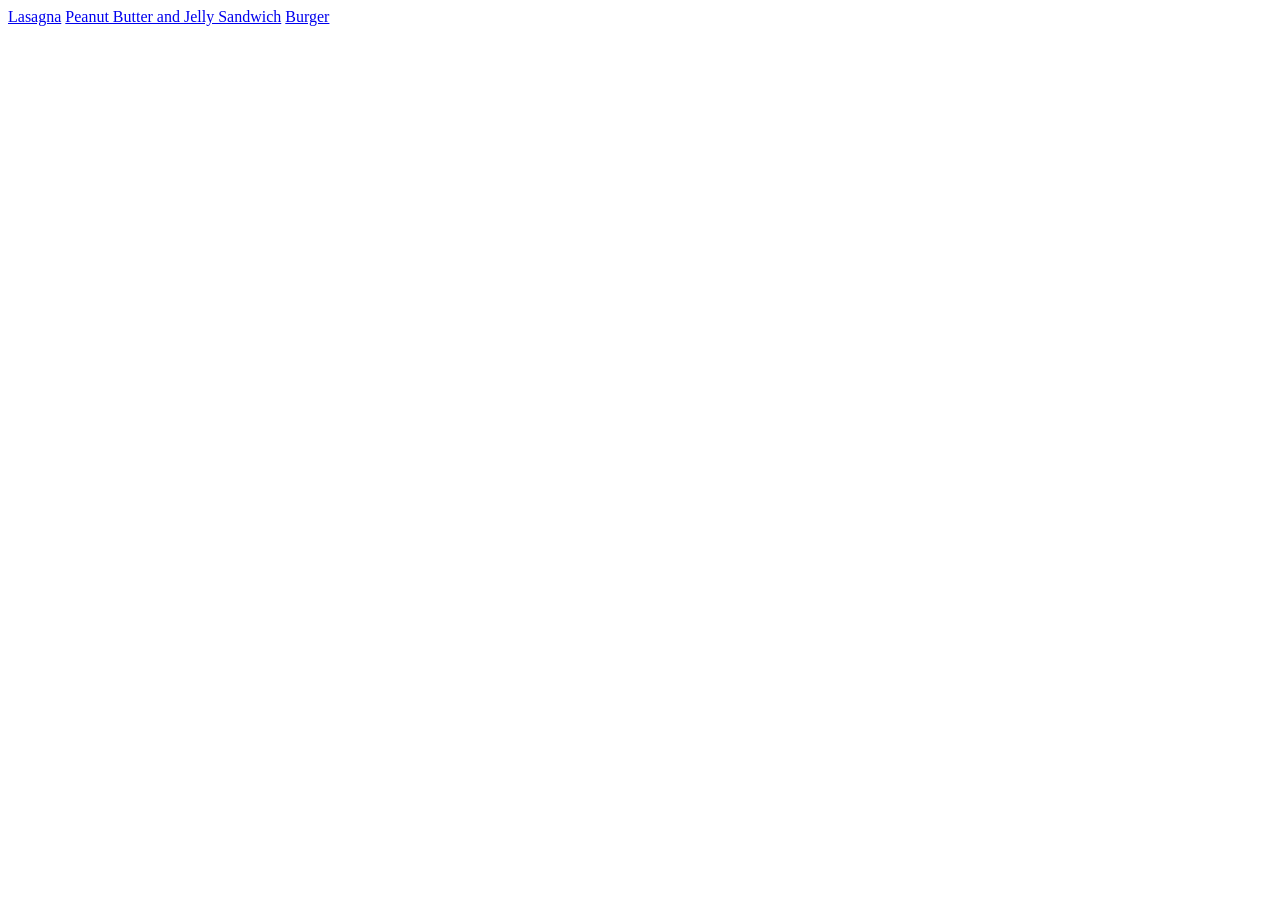
==== index.html @ 0c30a13c "Rename path to grilled-pbj/index" ====
<!DOCTYPE html>
<html lang="en">
<head>
    <meta charset="UTF-8">
    <meta name="viewport" content="width=device-width, initial-scale=1.0">
    <title>Recipes</title>
</head>
<body>
    <a href="recipes/lasagna.html">Lasagna</a>
    <a href="recipes/grilled-pbj.html">Peanut Butter and Jelly Sandwich</a>
    <a href="recipes/burger.html">Burger</a>
</body>
</html>
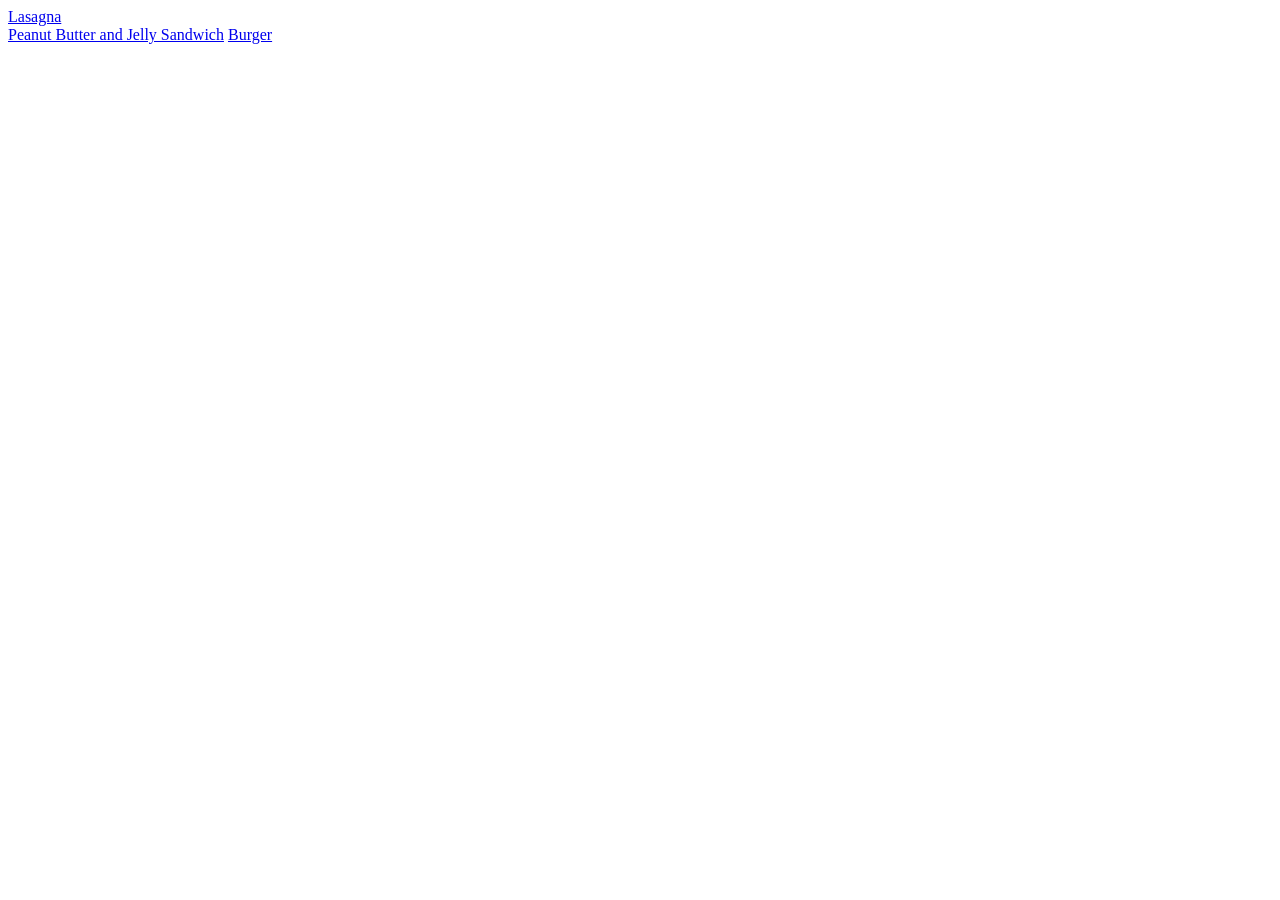
==== commit e6e9a8dd: "Add line break to links" ====
--- a/index.html
+++ b/index.html
@@ -6,7 +6,7 @@
     <title>Recipes</title>
 </head>
 <body>
-    <a href="recipes/lasagna.html">Lasagna</a>
+    <a href="recipes/lasagna.html">Lasagna</a><br>
     <a href="recipes/grilled-pbj.html">Peanut Butter and Jelly Sandwich</a>
     <a href="recipes/burger.html">Burger</a>
 </body>
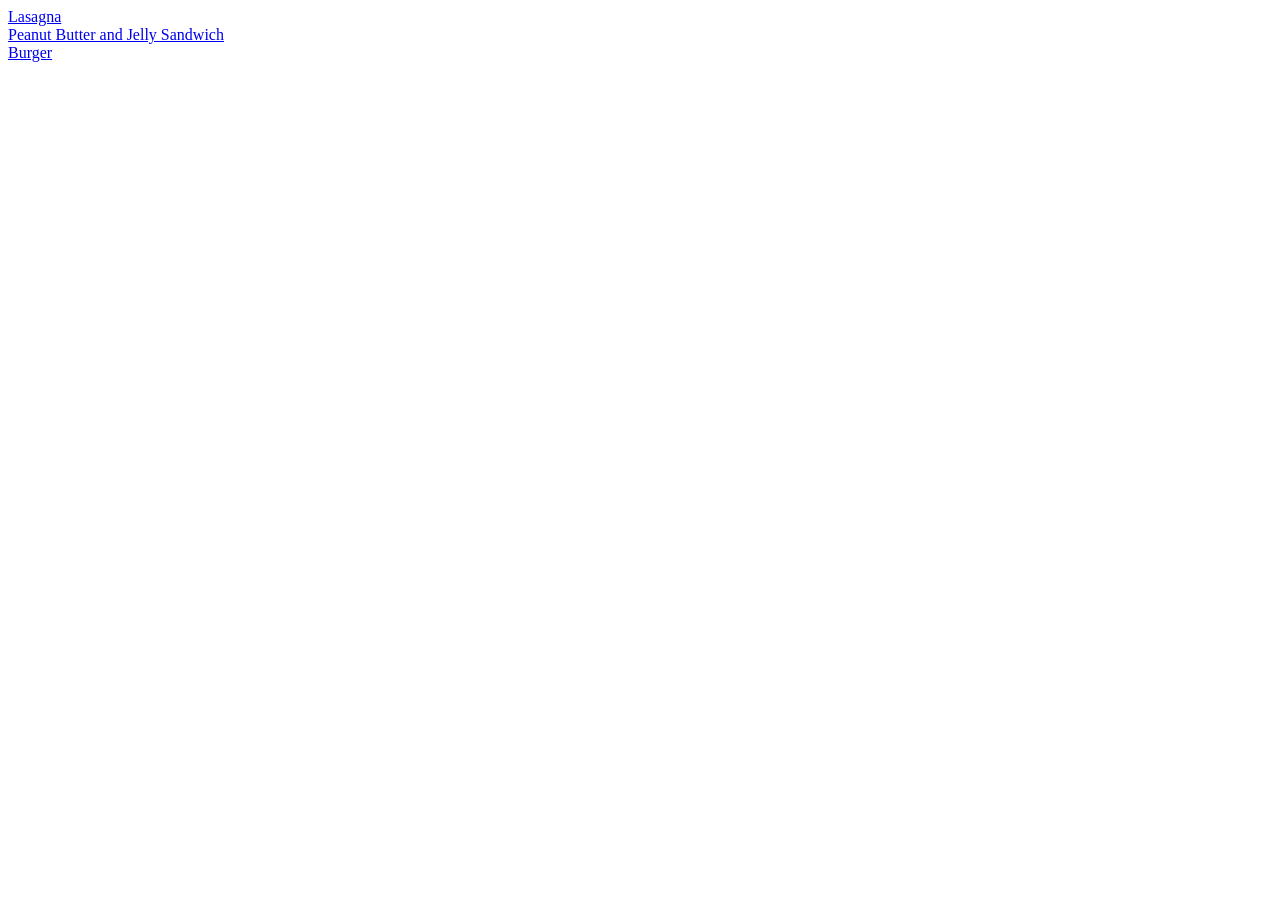
==== commit 01b3fdc2: "Add line break to links" ====
--- a/index.html
+++ b/index.html
@@ -7,7 +7,7 @@
 </head>
 <body>
     <a href="recipes/lasagna.html">Lasagna</a><br>
-    <a href="recipes/grilled-pbj.html">Peanut Butter and Jelly Sandwich</a>
-    <a href="recipes/burger.html">Burger</a>
+    <a href="recipes/grilled-pbj.html">Peanut Butter and Jelly Sandwich</a><br>
+    <a href="recipes/burger.html">Burger</a><br>
 </body>
 </html>
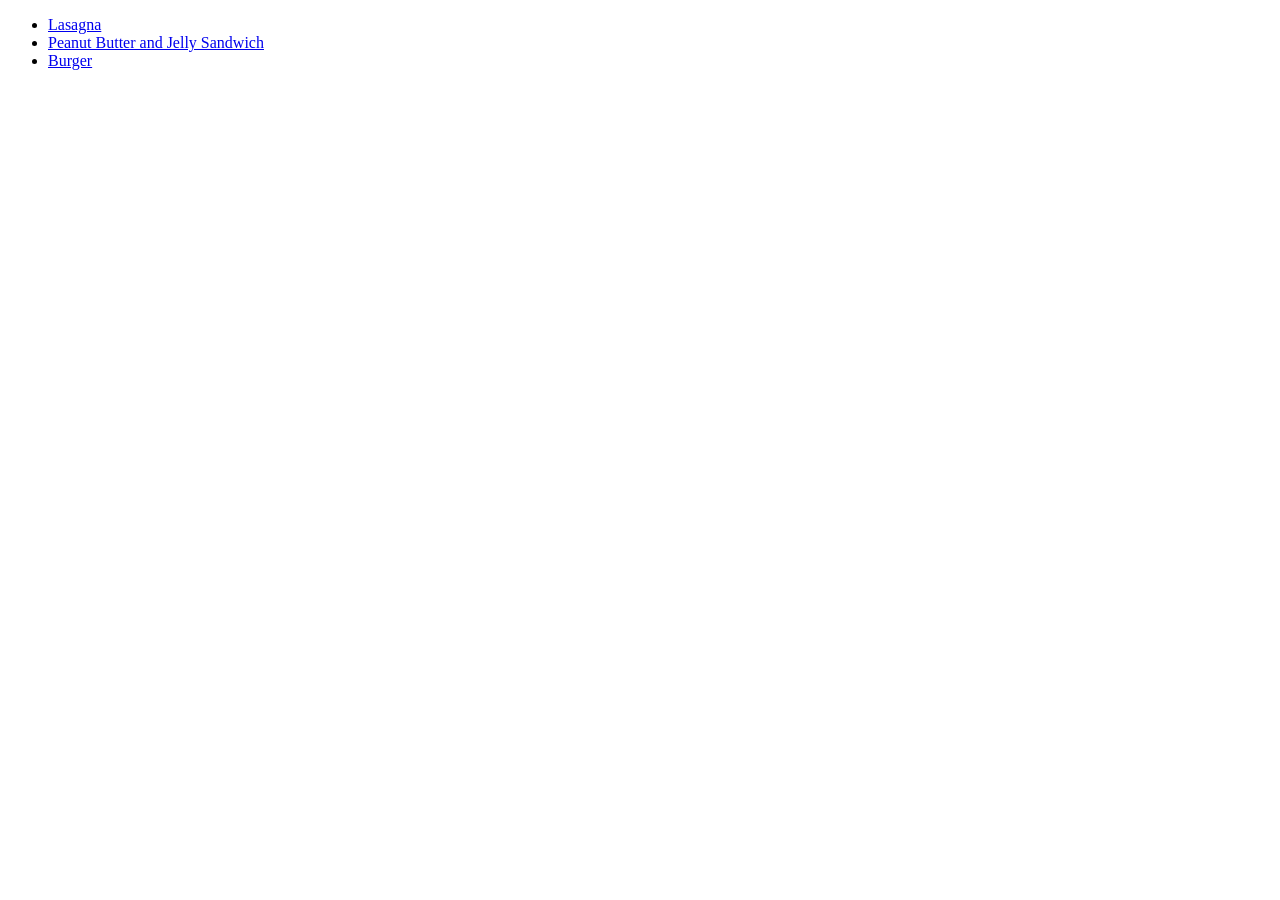
==== commit af4d8a21: "Change recipe links to be inside unordered list Per the Odin Projects instructions for this site" ====
--- a/index.html
+++ b/index.html
@@ -6,8 +6,10 @@
     <title>Recipes</title>
 </head>
 <body>
-    <a href="recipes/lasagna.html">Lasagna</a><br>
-    <a href="recipes/grilled-pbj.html">Peanut Butter and Jelly Sandwich</a><br>
-    <a href="recipes/burger.html">Burger</a><br>
+    <ul>
+        <li><a href="recipes/lasagna.html">Lasagna</a></li>
+        <li><a href="recipes/grilled-pbj.html">Peanut Butter and Jelly Sandwich</a></li>
+        <li><a href="recipes/burger.html">Burger</a></li>
+    </ul>
 </body>
 </html>
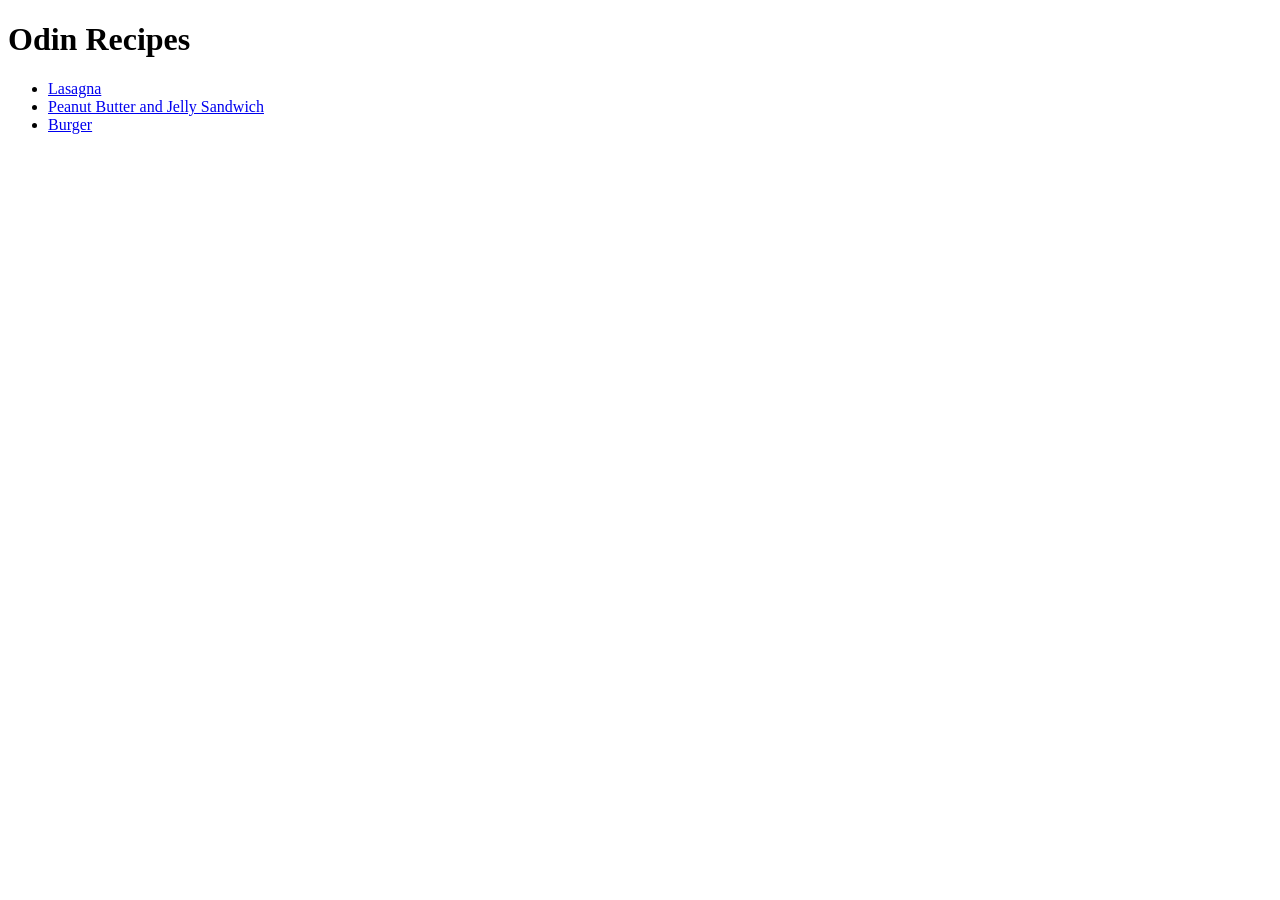
==== commit caab0234: "Add header to index page" ====
--- a/index.html
+++ b/index.html
@@ -6,6 +6,7 @@
     <title>Recipes</title>
 </head>
 <body>
+    <h1>Odin Recipes</h1>
     <ul>
         <li><a href="recipes/lasagna.html">Lasagna</a></li>
         <li><a href="recipes/grilled-pbj.html">Peanut Butter and Jelly Sandwich</a></li>
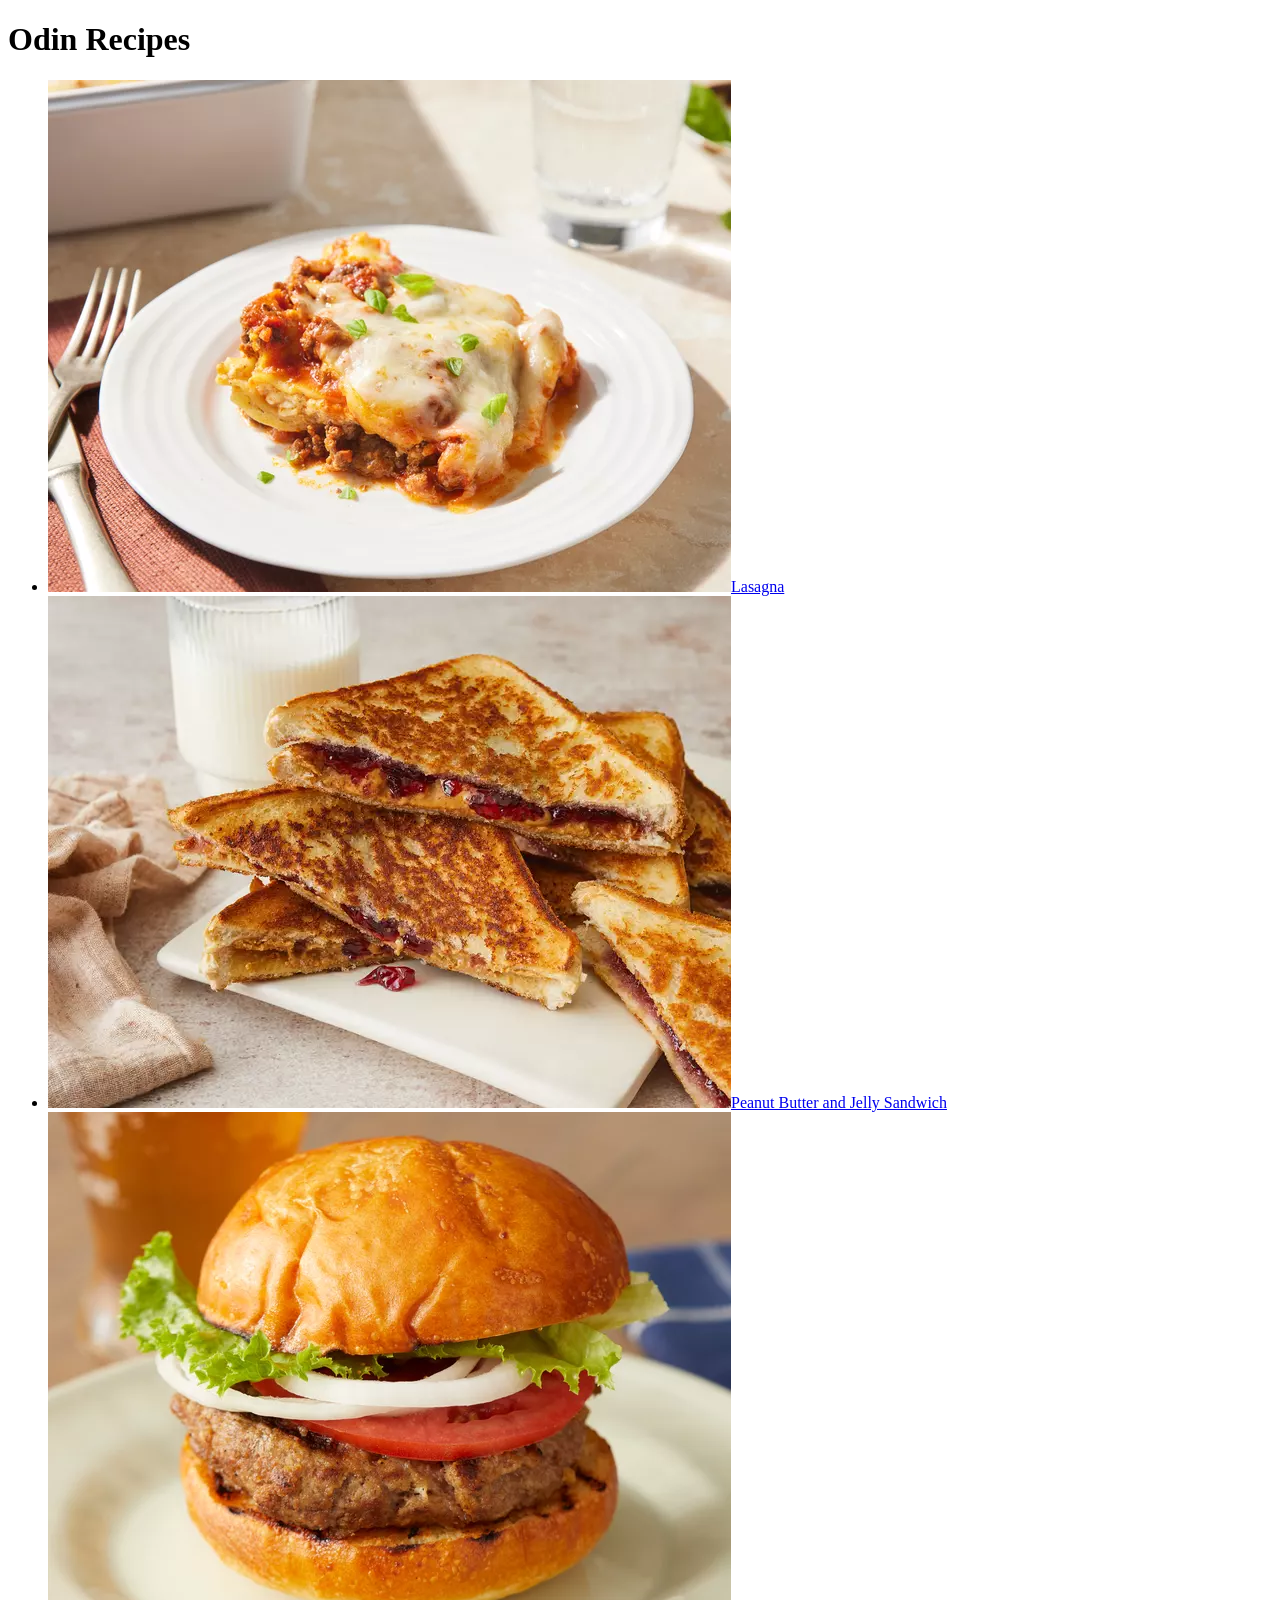
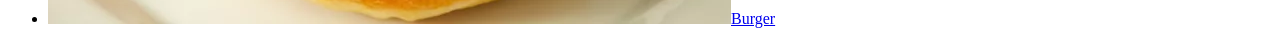
==== commit 567fc5cb: "Add classes to links" ====
--- a/index.html
+++ b/index.html
@@ -4,13 +4,14 @@
     <meta charset="UTF-8">
     <meta name="viewport" content="width=device-width, initial-scale=1.0">
     <title>Recipes</title>
+    <link rel="stylesheet" href="styles.css">
 </head>
-<body>
-    <h1>Odin Recipes</h1>
-    <ul>
-        <li><a href="recipes/lasagna.html">Lasagna</a></li>
-        <li><a href="recipes/grilled-pbj.html">Peanut Butter and Jelly Sandwich</a></li>
-        <li><a href="recipes/burger.html">Burger</a></li>
-    </ul>
-</body>
+    <body>
+        <h1>Odin Recipes</h1>
+        <ul>
+            <li class="link"><a href="recipes/lasagna.html"><img src="images/lasagna.webp">Lasagna</a></li>
+            <li class="link"><a href="recipes/grilled-pbj.html"><img src="images/grilled-pbj.webp">Peanut Butter and Jelly Sandwich</a></li>
+            <li class="link"><a href="recipes/burger.html"><img src="images/burger.webp">Burger</a></li>
+        </ul>
+    </body>
 </html>
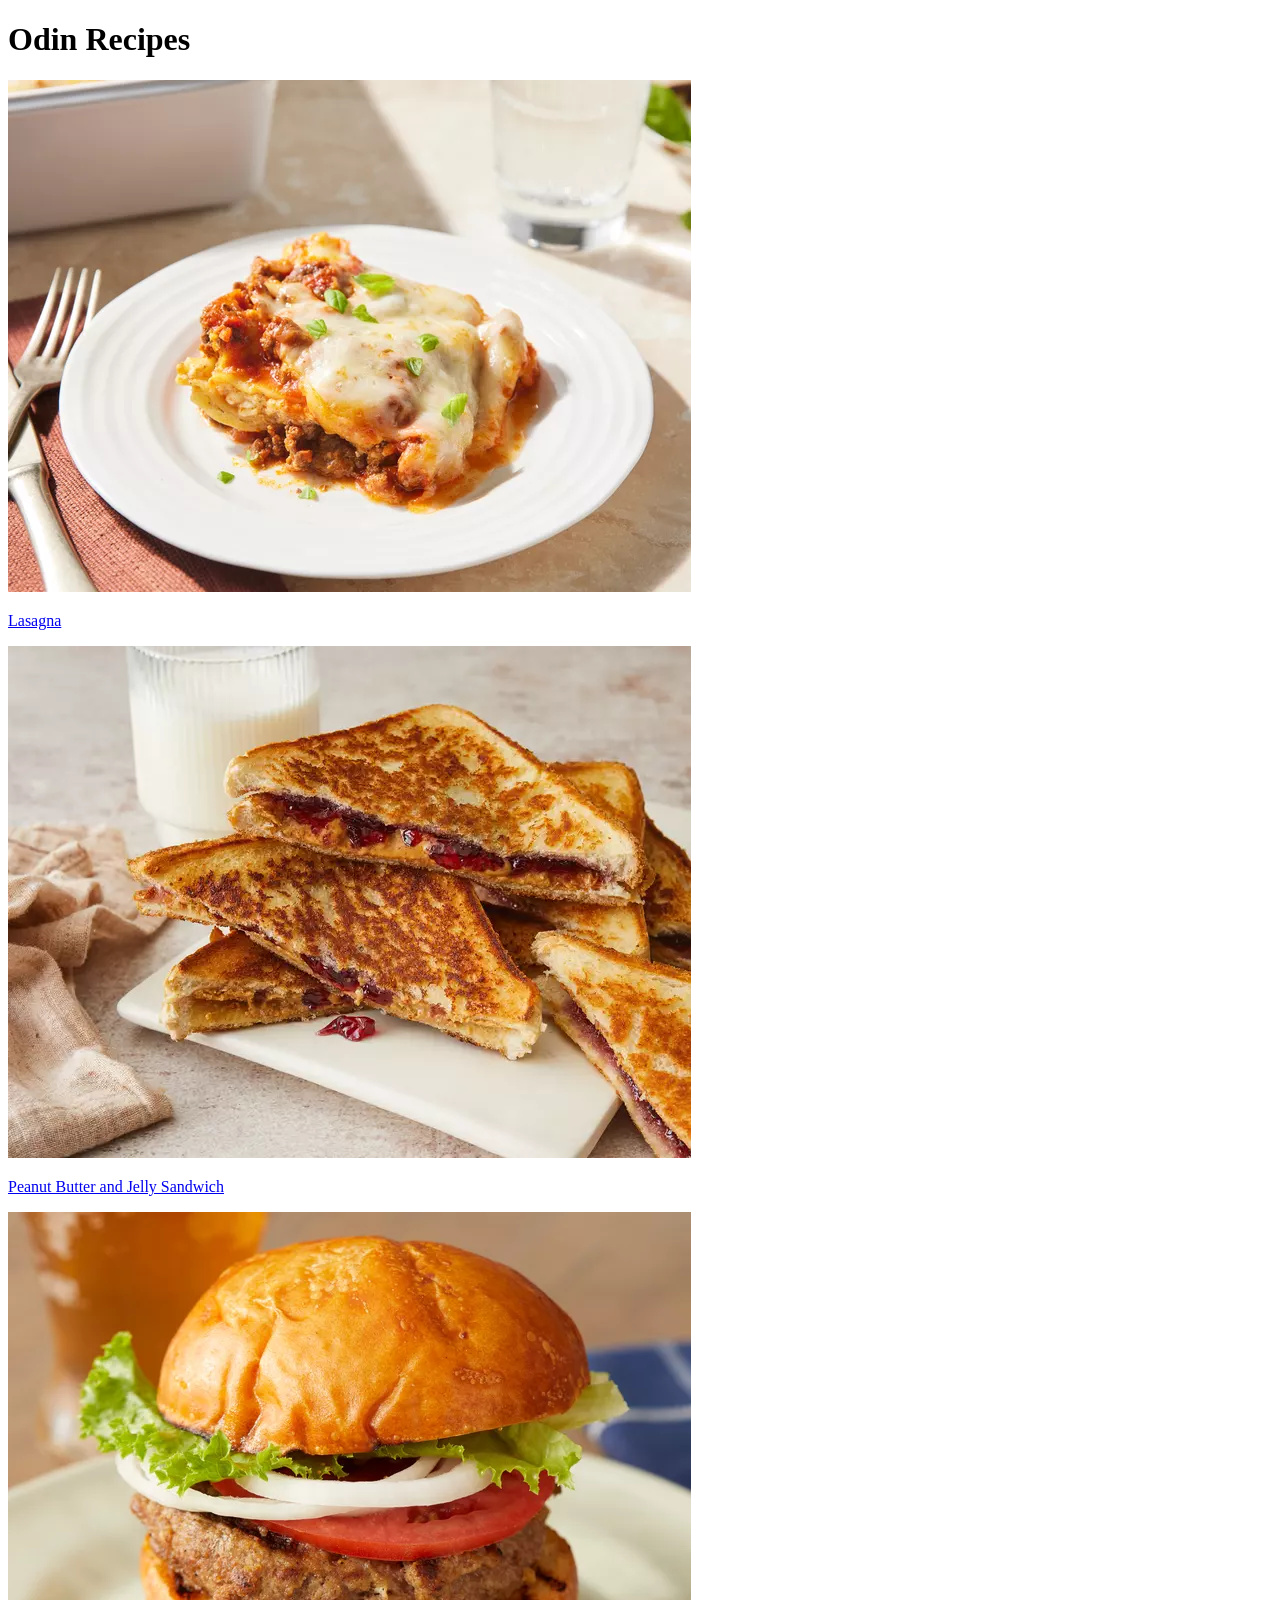
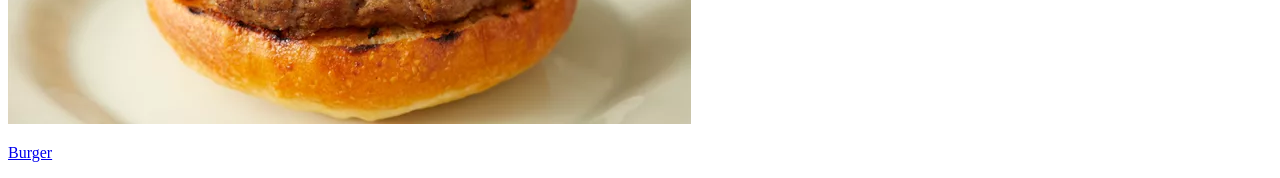
==== commit 843a1d6d: "Change recipe sections from list to div" ====
--- a/index.html
+++ b/index.html
@@ -7,11 +7,32 @@
     <link rel="stylesheet" href="styles.css">
 </head>
     <body>
+
         <h1>Odin Recipes</h1>
-        <ul>
-            <li class="link"><a href="recipes/lasagna.html"><img src="images/lasagna.webp">Lasagna</a></li>
-            <li class="link"><a href="recipes/grilled-pbj.html"><img src="images/grilled-pbj.webp">Peanut Butter and Jelly Sandwich</a></li>
-            <li class="link"><a href="recipes/burger.html"><img src="images/burger.webp">Burger</a></li>
-        </ul>
+        <div class="main-container">
+
+            <div class="recipe-container">
+                <a href="recipes/lasagna.html">
+                    <img src="images/lasagna.webp">
+                    <p>Lasagna</p>
+                </a>
+            </div>
+
+            <div class="recipe-container">
+                <a href="recipes/grilled-pbj.html">
+                    <img src="images/grilled-pbj.webp">
+                    <p>Peanut Butter and Jelly Sandwich</p>
+                </a>
+            </div>
+
+            <div class="recipe-container">
+                <a href="recipes/burger.html">
+                    <img src="images/burger.webp">
+                    <p>Burger</p>
+                </a>
+            </div>
+
+        </div>
+
     </body>
 </html>
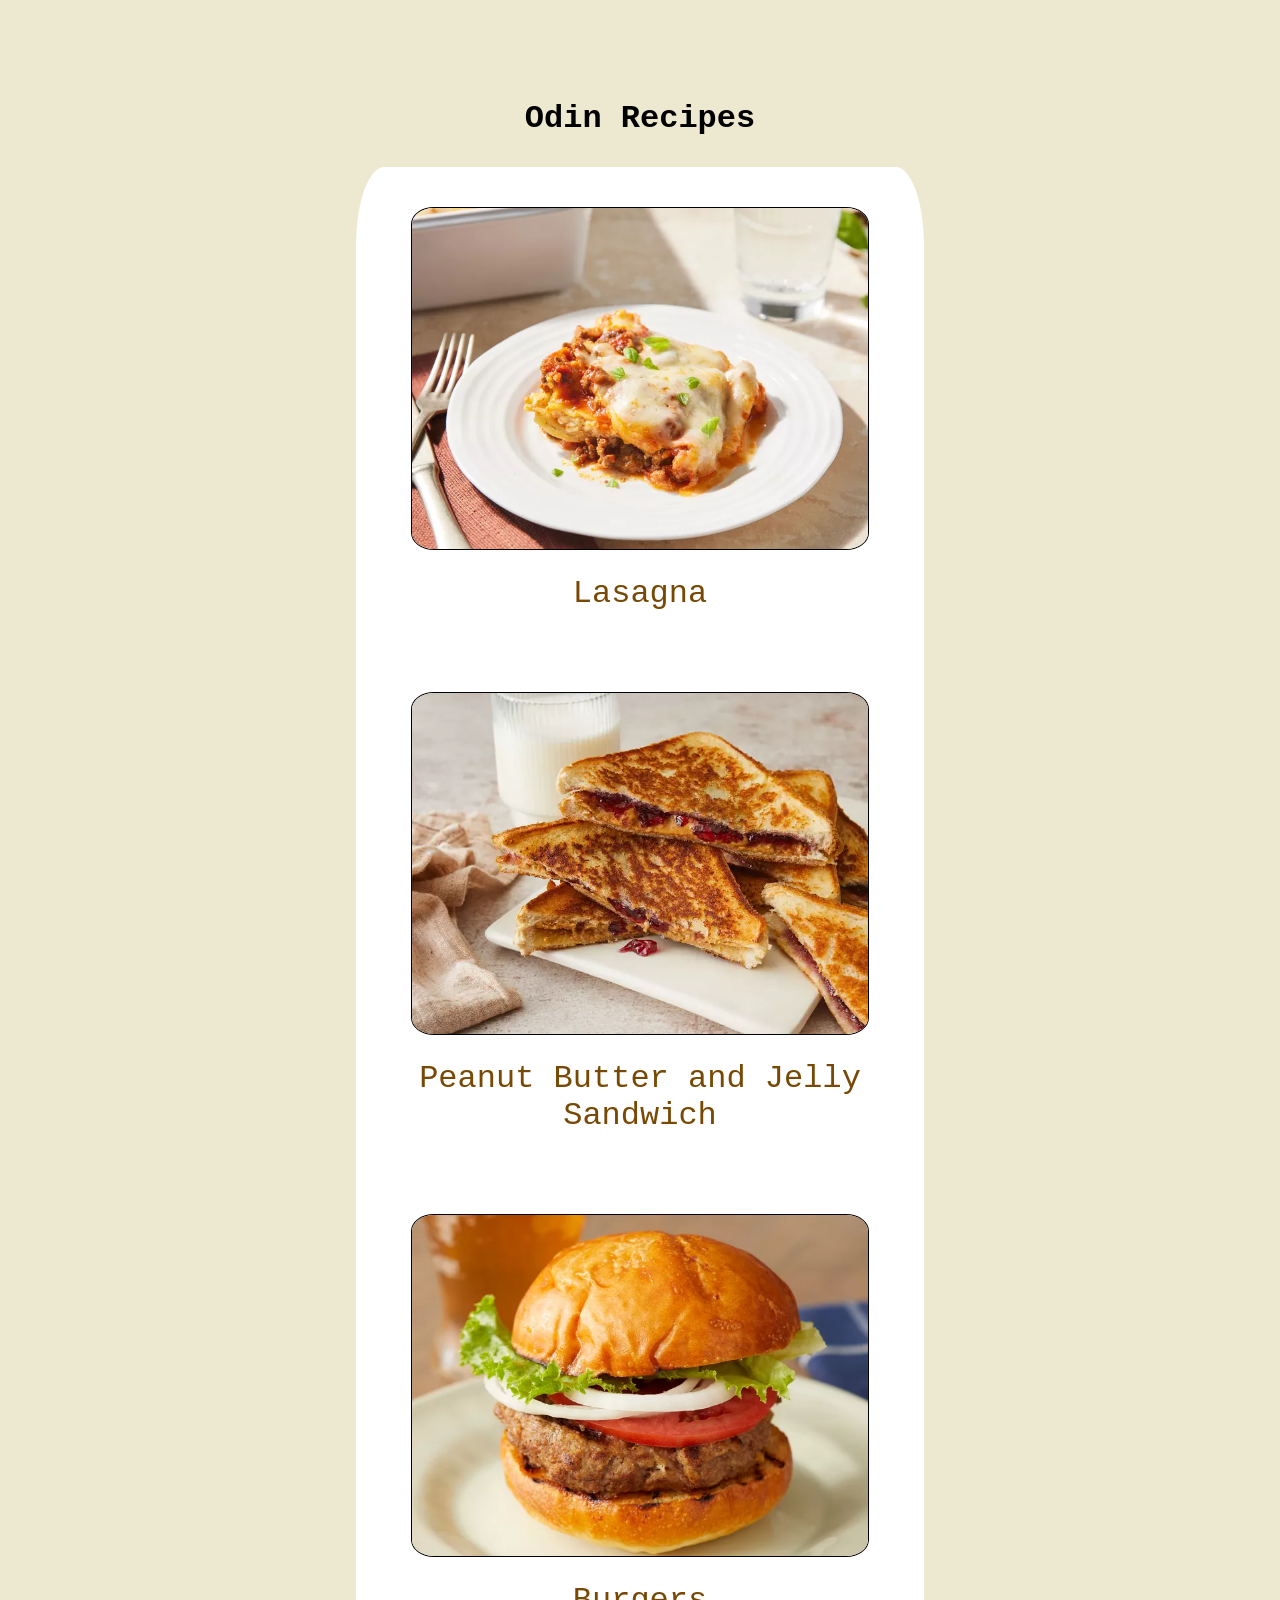
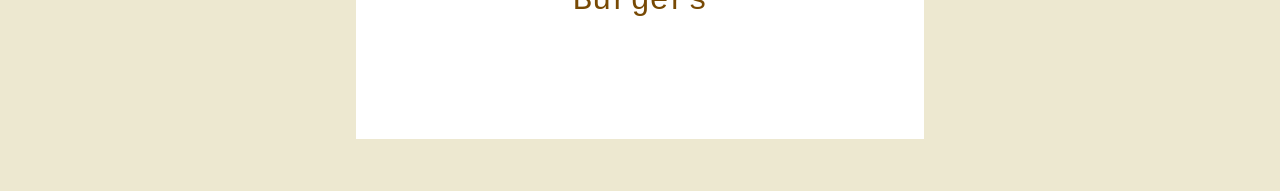
==== commit 6ab1b254: "Change name of "Burger" to "Burgers"" ====
--- a/index.html
+++ b/index.html
@@ -28,7 +28,7 @@
             <div class="recipe-container">
                 <a href="recipes/burger.html">
                     <img src="images/burger.webp">
-                    <p>Burger</p>
+                    <p>Burgers</p>
                 </a>
             </div>
 
--- a/styles.css
+++ b/styles.css
@@ -0,0 +1,44 @@
+/* Index Page */
+body {
+    font-family: monospace, sans-serif;
+    background-color: #EDE8D0;
+}
+
+.main-container {
+    box-sizing: border-box;
+    background-color: #FFFFFF;
+    padding: 40px 0;
+    margin: 0 auto 50px;
+    width: 45%;
+    border-radius: 5% 5% 0 0;
+}
+
+h1 {
+    text-align: center;
+    margin: 100px auto 30px;
+}
+
+.recipe-container {
+    display: block;
+    box-sizing: border-box;
+    text-align: center;
+    margin-bottom: 5em;
+}
+
+.recipe-container p {
+    color: rgb(119, 73, 4);
+    text-align: center;
+    font-size: 32px;
+    margin-top: 20px;
+}
+
+.recipe-container a {
+    text-decoration: none;
+}
+
+.recipe-container img {
+    height: auto;
+    width: 80%;
+    border: 1px solid black;
+    border-radius: 5%;
+}
